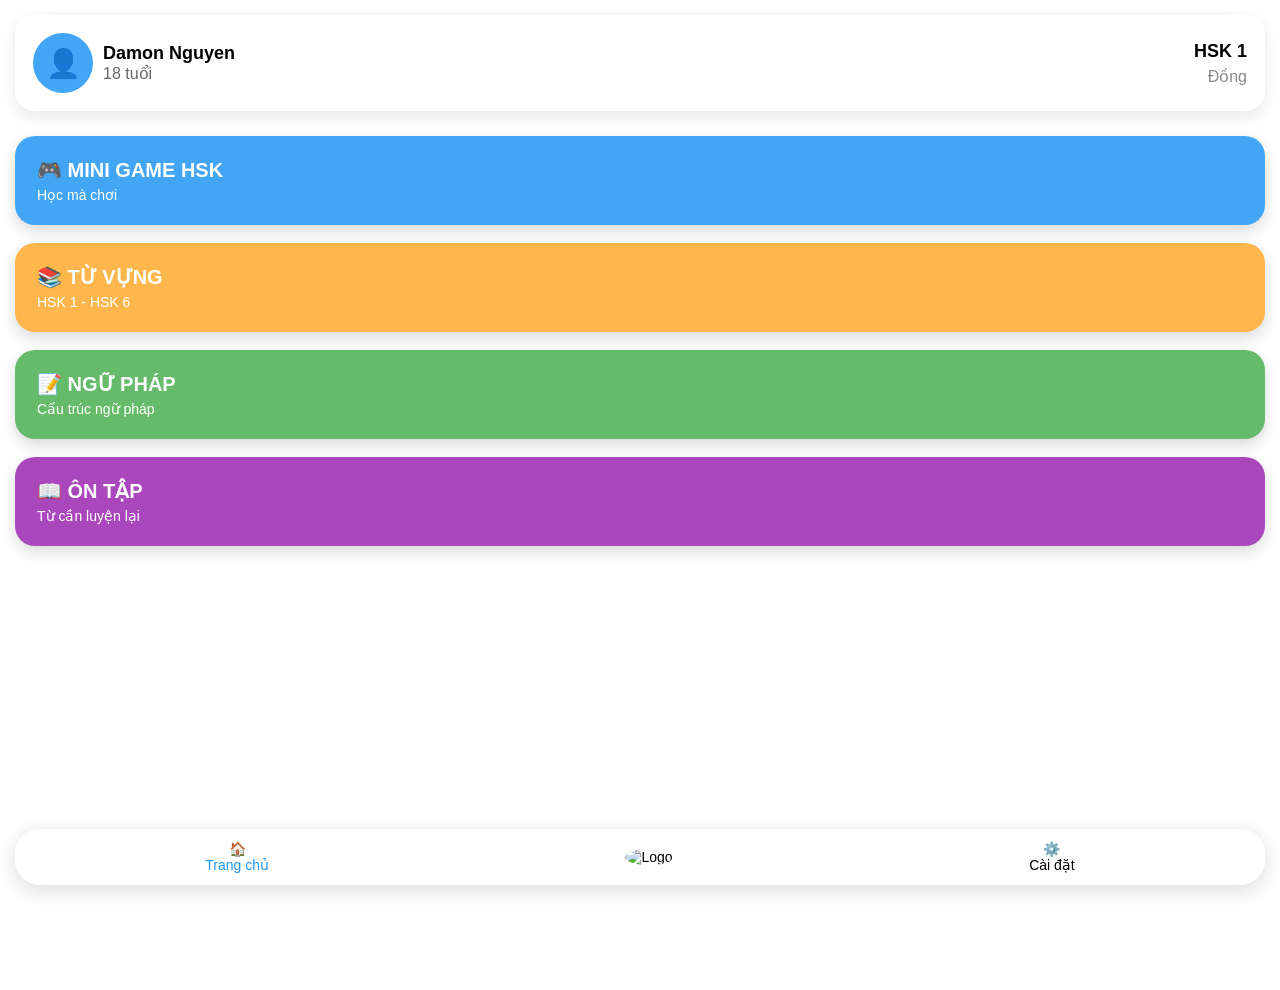
==== index.html @ 7e85b481 "HSK-BETA-TEST v1.0" ====
<!DOCTYPE html>
<html lang="vi">
<head>
<meta charset="UTF-8">
<meta name="viewport" content="width=device-width, initial-scale=1.0">
<title>HSK Game</title>
<link rel="stylesheet" href="style.css">
</head>
<body>

<div class="container">
    <div class="profile">
      <div class="avatar">👤</div>
      <div class="info">
        <h3 id="playerName">Damon Nguyen</h3>
        <p id="playerAge">18 tuổi</p>
      </div>
      <div class="player-status">
        <div id="currentHSK">HSK 1</div>
        <div id="playerRank">Đồng</div>
      </div>
    </div>

    <!-- MENU TRANG CHỦ -->
    <div class="menu">
        <div class="card blue" onclick="location.href='gamecenter.html'">
            🎮 MINI GAME HSK
            <span>Học mà chơi</span>
        </div>
        <div class="card orange" onclick="location.href='tuvung.html'">
            📚 TỪ VỰNG
            <span>HSK 1 - HSK 6</span>
        </div>
        <div class="card green">
            📝 NGỮ PHÁP
            <span>Cấu trúc ngữ pháp</span>
        </div>
        <div class="card purple" onclick="location.href='review.html'">
            📖 ÔN TẬP
            <span>Từ cần luyện lại</span>
        </div>
    </div>
</div>

<div class="footer">
    <div class="nav-btn active" onclick="location.href='index.html'">
        🏠<br>Trang chủ
    </div>
    <div class="nav-btn logo-btn" onclick="location.href='about.html'">
        <img src="pic/logo.png" alt="Logo">
    </div>
    <div class="nav-btn" onclick="location.href='setting.html'">
        ⚙️<br>Cài đặt
    </div>
</div>

<script src="game.js"></script>
</body>
</html>
---- style.css ----
*{
    margin:0;
    padding:0;
    box-sizing:border-box;
    font-family:Arial,sans-serif;
}
html,
body{
    width:100%;
    min-height:100vh;
}
body{
    background-image:url("pic/backgroundapp.png");
    background-size:cover;
    background-position:center;
    background-repeat:no-repeat;
    background-attachment:fixed;
    padding-bottom:90px;
}
/* lớp phủ để chữ dễ đọc */
.container{
    min-height:100vh;
    padding:15px;
    background:rgba(255,255,255,0.65);
}
/* profile */
.profile{
    background:rgba(255,255,255,0.9);
    border-radius:20px;
    padding:18px;
    display:flex;
    align-items:center;
    margin-bottom:25px;
    box-shadow:0 5px 15px rgba(0,0,0,0.1);
}
.avatar{
    width:60px;
    height:60px;
    border-radius:50%;
    background:#42a5f5;
    display:flex;
    justify-content:center;
    align-items:center;
    font-size:28px;
    color:white;
}
.info{
    flex:1;
    margin-left:10px;
}
.info h3{
    font-size:18px;
}
.info p{
    color:#666;
}
.hsk-box{
    background:#ffd54f;
    padding:10px 15px;
    border-radius:10px;
    font-weight:bold;
}
/* menu */
.card{
    border-radius:20px;
    padding:22px;
    margin-bottom:18px;
    color:white;
    font-size:20px;
    font-weight:bold;
    box-shadow:0 6px 15px rgba(0,0,0,0.15);
    transition:0.2s;
}
.card:active{
    transform:scale(0.97);
}
.card span{
    display:block;
    margin-top:5px;
    font-size:14px;
    font-weight:normal;
}
.blue{
    background:#42a5f5;
}
.orange{
    background:#ffb74d;
}
.green{
    background:#66bb6a;
}
.purple{
    background:#ab47bc;
}
/* từ vựng */
.back-btn{
    border:none;
    background:#42a5f5;
    color:white;
    padding:10px 15px;
    border-radius:10px;
    margin-bottom:15px;
}
.word-card{
    background:white;
    border-radius:12px;
    padding:12px;
    margin-bottom:10px;
    box-shadow:0 2px 5px rgba(0,0,0,0.1);
}
.hanzi{
    font-size:28px;
    font-weight:bold;
}
.pinyin{
    color:#666;
    margin-top:4px;
}
.meaning{
    margin-top:4px;
}
/* footer */
.footer{
    position:fixed;
    left:15px;
    right:15px;
    bottom:15px;
    background:rgba(255,255,255,0.95);
    border-radius:25px;
    display:flex;
    justify-content:space-around;
    align-items:center;
    padding:12px;
    box-shadow:0 5px 20px rgba(0,0,0,0.15);
}
.nav-btn{
    text-align:center;
    font-size:14px;
}
.active{
    color:#2196f3;
}
/* logo giữa footer */
.logo-btn img{
    width:48px;
    height:48px;
    object-fit:contain;
}
.player-status{
    text-align:right;
}
#currentHSK{
    font-weight:bold;
    font-size:18px;
}
#playerRank{
    color:#888;
    margin-top:5px;
}
input,
select{
    width:100%;
    padding:12px;
    border:none;
    border-radius:12px;
    margin-top:5px;
    font-size:16px;
    background:white;
    box-shadow:0 2px 8px rgba(0,0,0,0.08);
}
button{
    width:100%;
    padding:14px;
    border:none;
    border-radius:12px;
    background:#42a5f5;
    color:white;
    font-size:16px;
    font-weight:bold;
}
.logo-btn img{
    width:55px;
    height:55px;
    border-radius:50%;
    object-fit:cover;
}
.game-card{
    padding:20px;
    border-radius:20px;
    color:white;
    margin-bottom:15px;
    box-shadow:0 5px 15px rgba(0,0,0,0.15);
}
.game-card h3{
    margin-bottom:8px;
}
.game-card span{
    display:block;
    margin-top:8px;
    font-size:13px;
}
.speed{
    background:#42a5f5;
}
.memory{
    background:#ab47bc;
}
.rain{
    background:#26a69a;
}
.hunter{
    background:#ef5350;
}
.hsk-tabs{
    display:flex;
    overflow-x:auto;
    gap:10px;
    margin:15px 0;
    padding-bottom:5px;
}
.hsk-tabs::-webkit-scrollbar{
    display:none;
}
.hsk-tab{
    min-width:80px;
    text-align:center;
    padding:10px 15px;
    border-radius:20px;
    background:white;
    box-shadow:0 2px 6px rgba(0,0,0,0.1);
    font-weight:bold;
    flex-shrink:0;
}
.active-tab{
    background:#42a5f5;
    color:white;
}
.dev-message{
    background:rgba(255,255,255,0.9);
    border-radius:15px;
    padding:20px;
    text-align:center;
    margin-bottom:15px;
    box-shadow:0 2px 8px rgba(0,0,0,0.1);
    color:#666;
}
.disabled-game{
    opacity:0.6;
    filter:grayscale(30%);
}
.locked-tab{
    opacity:0.6;
    position:relative;
}
.locked-tab::after{
    content:"🔒";
    margin-left:5px;
}
.dev-box{
    text-align:center;
    background:white;
    border-radius:20px;
    padding:20px;
    margin-top:20px;
    box-shadow:0 2px 8px rgba(0,0,0,0.1);
}

.maintain-img{
    width:180px;
    height:180px;
    object-fit:contain;
    display:block;
    margin:20px auto;
}
.about-logo{

    width:120px !important;

    height:120px !important;
    text-align:center;
    object-fit:contain;

    display:block;

    margin:0 auto 15px auto;
}
.setting-box{

    background:white;

    border-radius:20px;

    padding:20px;

    box-shadow:0 2px 10px rgba(0,0,0,0.1);

}

.setting-box label{

    display:block;

    margin-top:15px;

    margin-bottom:5px;

    font-weight:bold;

}

.setting-box input,
.setting-box select{

    width:100%;

    padding:12px;

    border:1px solid #ddd;

    border-radius:10px;

    margin-bottom:10px;

    box-sizing:border-box;

}

.setting-box button{

    width:100%;

    padding:14px;

    border:none;

    border-radius:12px;

    background:#4caf50;

    color:white;

    font-size:16px;

    margin-top:15px;

}
.review-card{

    background:white;

    border-radius:15px;

    padding:15px;

    margin-bottom:15px;

    box-shadow:0 2px 8px rgba(0,0,0,0.1);

}

.review-card h3{

    font-size:28px;

    margin-bottom:5px;

}

.review-btn{

    width:100%;

    border:none;

    padding:10px;

    border-radius:10px;

    margin-top:10px;

    background:#4caf50;

    color:white;

}
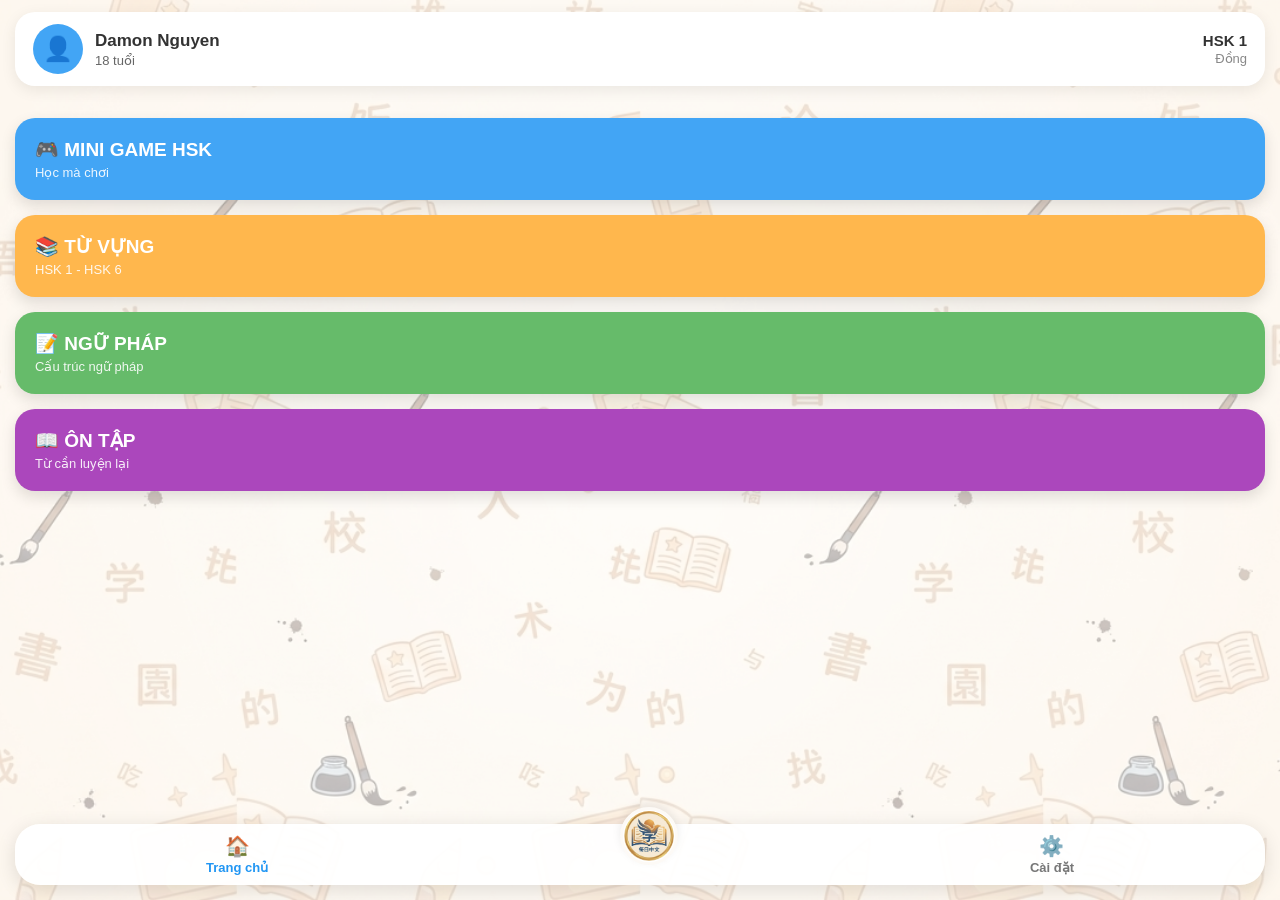
==== commit 9c374e33: "Add files via upload" ====
--- a/index.html
+++ b/index.html
@@ -1,59 +1,65 @@
 <!DOCTYPE html>
 <html lang="vi">
 <head>
-<meta charset="UTF-8">
-<meta name="viewport" content="width=device-width, initial-scale=1.0">
-<title>HSK Game</title>
-<link rel="stylesheet" href="style.css">
+    <meta charset="UTF-8">
+    <meta name="viewport" content="width=device-width, initial-scale=1.0">
+    <title>HSK Game - Trang Chủ</title>
+    <link rel="stylesheet" href="style.css">
 </head>
 <body>
 
-<div class="container">
-    <div class="profile">
-      <div class="avatar">👤</div>
-      <div class="info">
-        <h3 id="playerName">Damon Nguyen</h3>
-        <p id="playerAge">18 tuổi</p>
-      </div>
-      <div class="player-status">
-        <div id="currentHSK">HSK 1</div>
-        <div id="playerRank">Đồng</div>
-      </div>
+    <div class="header-fixed">
+        <div class="profile">
+            <div class="avatar">👤</div>
+            <div class="info">
+                <h3 id="playerName">Damon</h3>
+                <p id="playerAge">23 tuổi</p>
+            </div>
+            <div class="player-status">
+                <div id="currentHSK">HSK 4</div>
+                <div id="playerRank">Đồng</div>
+            </div>
+        </div>
     </div>
 
-    <!-- MENU TRANG CHỦ -->
-    <div class="menu">
-        <div class="card blue" onclick="location.href='gamecenter.html'">
+    <div class="container">
+        <a href="gamecenter.html" class="card blue">
             🎮 MINI GAME HSK
             <span>Học mà chơi</span>
-        </div>
-        <div class="card orange" onclick="location.href='tuvung.html'">
+        </a>
+
+        <a href="vocab.html" class="card orange">
             📚 TỪ VỰNG
             <span>HSK 1 - HSK 6</span>
-        </div>
-        <div class="card green">
+        </a>
+
+        <a href="gramma.html" class="card green">
             📝 NGỮ PHÁP
             <span>Cấu trúc ngữ pháp</span>
-        </div>
-        <div class="card purple" onclick="location.href='review.html'">
+        </a>
+
+        <a href="review.html" class="card purple">
             📖 ÔN TẬP
             <span>Từ cần luyện lại</span>
-        </div>
+        </a>
     </div>
-</div>
 
-<div class="footer">
-    <div class="nav-btn active" onclick="location.href='index.html'">
-        🏠<br>Trang chủ
+    <div class="footer">
+        <a href="index.html" class="nav-btn active">
+            <span class="icon">🏠</span>
+            Trang chủ
+        </a>
+        
+        <a href="about.html" class="logo-btn">
+            <img src="pic/logo.png" alt="Logo">
+        </a>
+
+        <a href="setting.html" class="nav-btn">
+            <span class="icon">⚙️</span>
+            Cài đặt
+        </a>
     </div>
-    <div class="nav-btn logo-btn" onclick="location.href='about.html'">
-        <img src="pic/logo.png" alt="Logo">
-    </div>
-    <div class="nav-btn" onclick="location.href='setting.html'">
-        ⚙️<br>Cài đặt
-    </div>
-</div>
 
-<script src="game.js"></script>
+    <script src="game.js"></script>
 </body>
 </html>
--- a/style.css
+++ b/style.css
@@ -1,385 +1,969 @@
-*{
-    margin:0;
-    padding:0;
-    box-sizing:border-box;
-    font-family:Arial,sans-serif;
-}
-html,
-body{
-    width:100%;
-    min-height:100vh;
-}
-body{
-    background-image:url("pic/backgroundapp.png");
-    background-size:cover;
-    background-position:center;
-    background-repeat:no-repeat;
-    background-attachment:fixed;
-    padding-bottom:90px;
-}
-/* lớp phủ để chữ dễ đọc */
-.container{
-    min-height:100vh;
-    padding:15px;
-    background:rgba(255,255,255,0.65);
-}
-/* profile */
-.profile{
-    background:rgba(255,255,255,0.9);
-    border-radius:20px;
-    padding:18px;
-    display:flex;
-    align-items:center;
-    margin-bottom:25px;
-    box-shadow:0 5px 15px rgba(0,0,0,0.1);
-}
-.avatar{
-    width:60px;
-    height:60px;
-    border-radius:50%;
-    background:#42a5f5;
-    display:flex;
-    justify-content:center;
-    align-items:center;
-    font-size:28px;
-    color:white;
-}
-.info{
-    flex:1;
-    margin-left:10px;
-}
-.info h3{
-    font-size:18px;
-}
-.info p{
-    color:#666;
-}
-.hsk-box{
-    background:#ffd54f;
-    padding:10px 15px;
-    border-radius:10px;
-    font-weight:bold;
-}
-/* menu */
-.card{
-    border-radius:20px;
-    padding:22px;
-    margin-bottom:18px;
-    color:white;
-    font-size:20px;
-    font-weight:bold;
-    box-shadow:0 6px 15px rgba(0,0,0,0.15);
-    transition:0.2s;
-}
-.card:active{
-    transform:scale(0.97);
-}
-.card span{
-    display:block;
-    margin-top:5px;
-    font-size:14px;
-    font-weight:normal;
-}
-.blue{
-    background:#42a5f5;
-}
-.orange{
-    background:#ffb74d;
-}
-.green{
-    background:#66bb6a;
-}
-.purple{
-    background:#ab47bc;
-}
-/* từ vựng */
-.back-btn{
-    border:none;
-    background:#42a5f5;
-    color:white;
-    padding:10px 15px;
-    border-radius:10px;
-    margin-bottom:15px;
-}
-.word-card{
-    background:white;
-    border-radius:12px;
-    padding:12px;
-    margin-bottom:10px;
-    box-shadow:0 2px 5px rgba(0,0,0,0.1);
-}
-.hanzi{
-    font-size:28px;
-    font-weight:bold;
-}
-.pinyin{
-    color:#666;
-    margin-top:4px;
-}
-.meaning{
-    margin-top:4px;
-}
-/* footer */
-.footer{
-    position:fixed;
-    left:15px;
-    right:15px;
-    bottom:15px;
-    background:rgba(255,255,255,0.95);
-    border-radius:25px;
-    display:flex;
-    justify-content:space-around;
-    align-items:center;
-    padding:12px;
-    box-shadow:0 5px 20px rgba(0,0,0,0.15);
-}
-.nav-btn{
-    text-align:center;
-    font-size:14px;
-}
-.active{
-    color:#2196f3;
-}
-/* logo giữa footer */
-.logo-btn img{
-    width:48px;
-    height:48px;
-    object-fit:contain;
-}
-.player-status{
-    text-align:right;
-}
-#currentHSK{
-    font-weight:bold;
-    font-size:18px;
-}
-#playerRank{
-    color:#888;
-    margin-top:5px;
-}
-input,
-select{
-    width:100%;
-    padding:12px;
-    border:none;
-    border-radius:12px;
-    margin-top:5px;
-    font-size:16px;
-    background:white;
-    box-shadow:0 2px 8px rgba(0,0,0,0.08);
-}
-button{
-    width:100%;
-    padding:14px;
-    border:none;
-    border-radius:12px;
-    background:#42a5f5;
-    color:white;
-    font-size:16px;
-    font-weight:bold;
-}
-.logo-btn img{
-    width:55px;
-    height:55px;
-    border-radius:50%;
-    object-fit:cover;
-}
-.game-card{
-    padding:20px;
-    border-radius:20px;
-    color:white;
-    margin-bottom:15px;
-    box-shadow:0 5px 15px rgba(0,0,0,0.15);
-}
-.game-card h3{
-    margin-bottom:8px;
-}
-.game-card span{
-    display:block;
-    margin-top:8px;
-    font-size:13px;
-}
-.speed{
-    background:#42a5f5;
-}
-.memory{
-    background:#ab47bc;
-}
-.rain{
-    background:#26a69a;
-}
-.hunter{
-    background:#ef5350;
-}
-.hsk-tabs{
-    display:flex;
-    overflow-x:auto;
-    gap:10px;
-    margin:15px 0;
-    padding-bottom:5px;
-}
-.hsk-tabs::-webkit-scrollbar{
-    display:none;
-}
-.hsk-tab{
-    min-width:80px;
-    text-align:center;
-    padding:10px 15px;
-    border-radius:20px;
-    background:white;
-    box-shadow:0 2px 6px rgba(0,0,0,0.1);
-    font-weight:bold;
-    flex-shrink:0;
-}
-.active-tab{
-    background:#42a5f5;
-    color:white;
-}
-.dev-message{
-    background:rgba(255,255,255,0.9);
-    border-radius:15px;
-    padding:20px;
-    text-align:center;
-    margin-bottom:15px;
-    box-shadow:0 2px 8px rgba(0,0,0,0.1);
-    color:#666;
-}
-.disabled-game{
-    opacity:0.6;
-    filter:grayscale(30%);
-}
-.locked-tab{
-    opacity:0.6;
-    position:relative;
-}
-.locked-tab::after{
-    content:"🔒";
-    margin-left:5px;
-}
-.dev-box{
-    text-align:center;
-    background:white;
-    border-radius:20px;
-    padding:20px;
-    margin-top:20px;
-    box-shadow:0 2px 8px rgba(0,0,0,0.1);
-}
-
-.maintain-img{
-    width:180px;
-    height:180px;
-    object-fit:contain;
-    display:block;
-    margin:20px auto;
-}
-.about-logo{
-
-    width:120px !important;
-
-    height:120px !important;
-    text-align:center;
-    object-fit:contain;
-
-    display:block;
-
-    margin:0 auto 15px auto;
-}
-.setting-box{
-
-    background:white;
-
-    border-radius:20px;
-
-    padding:20px;
-
-    box-shadow:0 2px 10px rgba(0,0,0,0.1);
-
-}
-
-.setting-box label{
-
-    display:block;
-
-    margin-top:15px;
-
-    margin-bottom:5px;
-
-    font-weight:bold;
-
-}
-
-.setting-box input,
-.setting-box select{
-
-    width:100%;
-
-    padding:12px;
-
-    border:1px solid #ddd;
-
-    border-radius:10px;
-
-    margin-bottom:10px;
-
-    box-sizing:border-box;
-
-}
-
-.setting-box button{
-
-    width:100%;
-
-    padding:14px;
-
-    border:none;
-
-    border-radius:12px;
-
-    background:#4caf50;
-
-    color:white;
-
-    font-size:16px;
-
-    margin-top:15px;
-
-}
-.review-card{
-
-    background:white;
-
-    border-radius:15px;
-
-    padding:15px;
-
-    margin-bottom:15px;
-
-    box-shadow:0 2px 8px rgba(0,0,0,0.1);
-
-}
-
-.review-card h3{
-
-    font-size:28px;
-
-    margin-bottom:5px;
-
-}
-
-.review-btn{
-
-    width:100%;
-
-    border:none;
-
-    padding:10px;
-
-    border-radius:10px;
-
-    margin-top:10px;
-
-    background:#4caf50;
-
-    color:white;
-
-}+/* =========================================
+   1. RESET & CẤU TRÚC CHUNG
+   ========================================= */
+* {
+    margin: 0;
+    padding: 0;
+    box-sizing: border-box;
+    font-family: Arial, sans-serif;
+}
+
+html, body {
+    width: 100%;
+    min-height: 100vh;
+}
+
+body {
+    background-image: url("pic/backgroundapp.png");
+    background-size: cover;
+    background-position: center;
+    background-repeat: no-repeat;
+    background-attachment: fixed;
+}
+
+/* LỚP PHỦ NỘI DUNG (.container)
+   Padding-top = 118px: Tạo khoảng cách thoáng mát 20px bên dưới Header Profile.
+   Padding-bottom = 100px: Tránh bị Footer và Logo lồi che mất thẻ cuối cùng.
+*/
+.container {
+    min-height: 100vh;
+    padding: 0 15px;
+    background: rgba(255, 255, 255, 0.65);
+    padding-top: 118px; 
+    padding-bottom: 100px;
+}
+
+/* Dùng cho các trang có thêm thanh HSK vuốt ngang (như gramma.html, từ vựng) */
+.container.has-hsk {
+    padding-top: 165px; 
+}
+
+/* =========================================
+   2. HEADER & PROFILE (SÁT TRẦN & ĐẸP CÂN ĐỐI)
+   ========================================= */
+.header-fixed {
+    position: fixed;
+    top: 12px; /* Đặt cố định cách mép trần đúng 12px gọn gàng */
+    left: 0;
+    width: 100%;
+    padding: 0 15px; /* Xóa bỏ padding-top thừa gây ra vạch hở bên trên */
+    background: transparent; 
+    z-index: 1000;
+}
+
+.profile {
+    background: #ffffff;
+    border-radius: 20px;
+    padding: 12px 18px;
+    display: flex;
+    align-items: center;
+    box-shadow: 0 4px 15px rgba(0, 0, 0, 0.08);
+    width: 100%;
+}
+
+.avatar {
+    width: 50px;
+    height: 50px;
+    border-radius: 50%;
+    background: #42a5f5;
+    display: flex;
+    justify-content: center;
+    align-items: center;
+    font-size: 24px;
+    color: white;
+}
+
+.info {
+    flex: 1;
+    margin-left: 12px;
+}
+
+.info h3 {
+    font-size: 17px;
+    color: #333;
+}
+
+.info p {
+    color: #666;
+    font-size: 13px;
+    margin-top: 2px;
+}
+
+.player-status {
+    text-align: right;
+}
+
+#currentHSK {
+    font-weight: bold;
+    font-size: 15px;
+    color: #333;
+}
+
+#playerRank {
+    color: #888;
+    margin-top: 2px;
+    font-size: 13px;
+}
+
+/* =========================================
+   3. THANH CHỌN HSK VUỐT NGANG
+   ========================================= */
+.hsk-fixed-wrapper {
+    position: fixed;
+    top: 92px; 
+    left: 0;
+    width: 100%;
+    padding: 0 15px;
+    background: transparent;
+    z-index: 999;
+}
+
+.hsk-tabs {
+    display: flex;
+    overflow-x: auto;
+    gap: 10px;
+    padding-bottom: 5px;
+}
+
+.hsk-tabs::-webkit-scrollbar {
+    display: none;
+}
+
+.hsk-tab {
+    min-width: 75px;
+    text-align: center;
+    padding: 8px 12px;
+    border-radius: 20px;
+    background: white;
+    box-shadow: 0 2px 6px rgba(0, 0, 0, 0.1);
+    font-weight: bold;
+    flex-shrink: 0;
+    color: #666;
+    border: 1px solid #eee;
+    font-size: 14px;
+}
+
+.active-tab {
+    background: #42a5f5;
+    color: white;
+    border-color: #42a5f5;
+}
+
+.locked-tab {
+    opacity: 0.6;
+    position: relative;
+}
+
+.locked-tab::after {
+    content: "🔒";
+    margin-left: 5px;
+}
+
+/* =========================================
+   4. THẺ CHỨC NĂNG TRANG CHỦ & GAME
+   ========================================= */
+.card {
+    border-radius: 20px;
+    padding: 20px;
+    margin-bottom: 15px;
+    color: white;
+    font-size: 19px;
+    font-weight: bold;
+    box-shadow: 0 6px 15px rgba(0, 0, 0, 0.12);
+    transition: transform 0.15s ease;
+    text-decoration: none;
+    display: block;
+}
+
+.card:active {
+    transform: scale(0.97);
+}
+
+.card span {
+    display: block;
+    margin-top: 4px;
+    font-size: 13px;
+    font-weight: normal;
+    opacity: 0.9;
+}
+
+.blue { background: #42a5f5; }
+.orange { background: #ffb74d; }
+.green { background: #66bb6a; }
+.purple { background: #ab47bc; }
+
+/* =========================================
+   5. TỪ VỰNG, ÔN TẬP & CÀI ĐẶT
+   ========================================= */
+.word-card {
+    background: white;
+    border-radius: 12px;
+    padding: 12px;
+    margin-bottom: 10px;
+    box-shadow: 0 2px 5px rgba(0, 0, 0, 0.1);
+}
+
+.hanzi { font-size: 28px; font-weight: bold; }
+.pinyin { color: #666; margin-top: 4px; }
+.meaning { margin-top: 4px; }
+
+.review-card {
+    background: white;
+    border-radius: 15px;
+    padding: 15px;
+    margin-bottom: 15px;
+    box-shadow: 0 2px 8px rgba(0, 0, 0, 0.1);
+}
+
+.review-card h3 { font-size: 28px; margin-bottom: 5px; }
+
+.dev-box {
+    text-align: center;
+    background: white;
+    border-radius: 20px;
+    padding: 20px;
+    margin-top: 10px;
+    box-shadow: 0 2px 8px rgba(0, 0, 0, 0.1);
+}
+
+.maintain-img {
+    width: 160px;
+    height: 160px;
+    object-fit: contain;
+    display: block;
+    margin: 15px auto;
+}
+
+/* =========================================
+   6. FOOTER CỐ ĐỊNH & LOGO NỔI
+   ========================================= */
+.footer {
+    position: fixed;
+    left: 15px;
+    right: 15px;
+    bottom: 15px;
+    background: rgba(255, 255, 255, 0.95);
+    border-radius: 25px;
+    display: flex;
+    justify-content: space-around;
+    align-items: center;
+    padding: 10px 15px;
+    box-shadow: 0 5px 20px rgba(0, 0, 0, 0.12);
+    z-index: 1000;
+}
+
+.nav-btn {
+    text-align: center;
+    font-size: 13px;
+    text-decoration: none;
+    color: #777;
+    display: flex;
+    flex-direction: column;
+    align-items: center;
+    font-weight: bold;
+}
+
+.nav-btn .icon {
+    font-size: 20px;
+    margin-bottom: 2px;
+}
+
+.nav-btn.active {
+    color: #2196f3;
+}
+
+/* Logo tròn trồi lên giữa Footer */
+.logo-btn {
+    width: 58px;
+    height: 58px;
+    background: #ffffff;
+    border-radius: 50%;
+    display: flex;
+    justify-content: center;
+    align-items: center;
+    margin-top: -38px; 
+    box-shadow: 0 -4px 10px rgba(0, 0, 0, 0.08);
+    border: 3px solid #fdfaf6;
+    text-decoration: none;
+}
+
+.logo-btn img {
+    width: 50px;
+    height: 50px;
+    border-radius: 50%;
+    object-fit: cover;
+}
+/* =========================================
+   8. DÀNH RIÊNG CHO GAME CENTER (gamecenter.html)
+   ========================================= */
+/* Banner chào mừng */
+.game-banner {
+    background: rgba(255, 255, 255, 0.9);
+    border-radius: 20px;
+    padding: 18px 20px;
+    margin-bottom: 20px;
+    box-shadow: 0 4px 15px rgba(0, 0, 0, 0.06);
+    display: flex;
+    align-items: center;
+    justify-content: space-between;
+    backdrop-filter: blur(5px);
+}
+
+.banner-text h2 {
+    font-size: 18px;
+    color: #222;
+    display: flex;
+    align-items: center;
+    gap: 6px;
+}
+
+.banner-text p {
+    font-size: 13px;
+    color: #666;
+    margin-top: 4px;
+}
+
+.banner-stat {
+    background: #e3f2fd;
+    color: #1976d2;
+    padding: 8px 12px;
+    border-radius: 12px;
+    font-size: 12px;
+    font-weight: bold;
+    text-align: center;
+    white-space: nowrap;
+}
+
+/* Thẻ Game */
+.game-item {
+    position: relative;
+    border-radius: 22px;
+    padding: 20px;
+    margin-bottom: 18px;
+    color: white;
+    box-shadow: 0 8px 20px rgba(0, 0, 0, 0.12);
+    transition: all 0.2s ease;
+    text-decoration: none;
+    display: block;
+    overflow: hidden;
+}
+
+.game-item:active {
+    transform: scale(0.97);
+}
+
+/* Badge nhãn góc trên */
+.game-badge {
+    position: absolute;
+    top: 15px;
+    right: 15px;
+    padding: 4px 10px;
+    border-radius: 20px;
+    font-size: 11px;
+    font-weight: bold;
+    letter-spacing: 0.5px;
+    text-transform: uppercase;
+}
+
+.badge-hot {
+    background: #ff5252;
+    color: white;
+    box-shadow: 0 2px 8px rgba(255, 82, 82, 0.4);
+    animation: pulse 1.8s infinite;
+}
+
+.badge-lock {
+    background: rgba(0, 0, 0, 0.25);
+    color: #fff;
+    backdrop-filter: blur(4px);
+}
+
+/* Tiêu đề & Nội dung Game */
+.game-header {
+    display: flex;
+    align-items: center;
+    gap: 12px;
+    margin-bottom: 8px;
+}
+
+.game-icon {
+    font-size: 32px;
+    line-height: 1;
+}
+
+.game-title {
+    font-size: 20px;
+    font-weight: bold;
+    text-shadow: 0 2px 4px rgba(0,0,0,0.15);
+}
+
+.game-desc {
+    font-size: 13px;
+    opacity: 0.92;
+    line-height: 1.4;
+    margin-bottom: 15px;
+    padding-right: 20px;
+}
+
+/* Nút hành động trong thẻ game */
+.game-action {
+    display: inline-flex;
+    align-items: center;
+    gap: 6px;
+    background: rgba(255, 255, 255, 0.25);
+    padding: 8px 16px;
+    border-radius: 12px;
+    font-size: 13px;
+    font-weight: bold;
+    backdrop-filter: blur(4px);
+    border: 1px solid rgba(255, 255, 255, 0.4);
+}
+
+.game-action.disabled {
+    opacity: 0.7;
+}
+
+/* Màu nền Gradient */
+.bg-speed {
+    background: linear-gradient(135deg, #2196f3 0%, #1565c0 100%);
+}
+
+.bg-memory {
+    background: linear-gradient(135deg, #ab47bc 0%, #7b1fa2 100%);
+    opacity: 0.82;
+}
+
+.bg-rain {
+    background: linear-gradient(135deg, #26a69a 0%, #00695c 100%);
+    opacity: 0.82;
+}
+
+.bg-hunter {
+    background: linear-gradient(135deg, #ff7043 0%, #d84315 100%);
+    opacity: 0.82;
+}
+
+@keyframes pulse {
+    0% { transform: scale(1); }
+    50% { transform: scale(1.08); }
+    100% { transform: scale(1); }
+}
+/* =========================================
+   9. GIAO DIỆN CHƠI GAME (game1.html)
+   ========================================= */
+/* Khung giao diện cài đặt trước khi bắt đầu */
+.setup-card {
+    background: #ffffff;
+    border-radius: 24px;
+    padding: 22px 18px;
+    box-shadow: 0 8px 25px rgba(0, 0, 0, 0.08);
+}
+
+.setup-header {
+    text-align: center;
+    margin-bottom: 20px;
+}
+
+.setup-title {
+    font-size: 22px;
+    font-weight: bold;
+    color: #1565c0;
+    display: flex;
+    align-items: center;
+    justify-content: center;
+    gap: 8px;
+}
+
+.setup-subtitle {
+    font-size: 13px;
+    color: #777;
+    margin-top: 4px;
+}
+
+.setup-group {
+    margin-bottom: 18px;
+}
+
+.setup-label {
+    font-size: 14px;
+    font-weight: bold;
+    color: #444;
+    margin-bottom: 8px;
+    display: flex;
+    align-items: center;
+    gap: 6px;
+}
+
+/* Hàng chọn phạm vi HSK */
+.hsk-range-row {
+    display: flex;
+    align-items: center;
+    gap: 10px;
+}
+
+.hsk-range-row select {
+    flex: 1;
+    margin: 0;
+    padding: 12px;
+    border: 1px solid #e0e0e0;
+    border-radius: 14px;
+    background: #fdfdfd;
+    font-size: 15px;
+    font-weight: bold;
+    color: #333;
+    box-shadow: 0 2px 6px rgba(0,0,0,0.04);
+}
+
+.range-separator {
+    font-size: 14px;
+    font-weight: bold;
+    color: #888;
+}
+
+/* Khung chọn số câu hỏi */
+.setup-input-full {
+    width: 100%;
+    padding: 12px 15px;
+    border: 1px solid #e0e0e0;
+    border-radius: 14px;
+    background: #fdfdfd;
+    font-size: 15px;
+    font-weight: bold;
+    color: #333;
+    box-shadow: 0 2px 6px rgba(0,0,0,0.04);
+}
+
+/* Chế độ chơi Dễ / Khó */
+.mode-grid {
+    display: flex;
+    gap: 12px;
+}
+
+.mode-card {
+    flex: 1;
+    background: #f8f9fa;
+    border: 2px solid #e9ecef;
+    border-radius: 18px;
+    padding: 14px 10px;
+    text-align: center;
+    cursor: pointer;
+    transition: all 0.2s ease;
+}
+
+.mode-card.active-easy {
+    border-color: #4caf50 !important;
+    background: #f1f8e9 !important;
+    box-shadow: 0 4px 12px rgba(76, 175, 80, 0.15);
+}
+
+.mode-card.active-hard {
+    border-color: #f44336 !important;
+    background: #ffebee !important;
+    box-shadow: 0 4px 12px rgba(244, 67, 54, 0.15);
+}
+
+.mode-card h4 {
+    font-size: 15px;
+    margin-bottom: 4px;
+}
+
+.mode-card.easy-card h4 { color: #2e7d32; }
+.mode-card.hard-card h4 { color: #c62828; }
+
+.mode-card p {
+    font-size: 11px;
+    color: #777;
+    margin-bottom: 8px;
+}
+
+.mode-card select {
+    width: 100%;
+    padding: 8px;
+    border: 1px solid #ddd;
+    border-radius: 10px;
+    font-size: 12px;
+    margin: 0;
+    background: #fff;
+}
+
+/* Nút bắt đầu chơi game */
+.btn-start-game {
+    width: 100%;
+    padding: 16px;
+    border: none;
+    border-radius: 16px;
+    background: linear-gradient(135deg, #2196f3 0%, #1565c0 100%);
+    color: white;
+    font-size: 18px;
+    font-weight: bold;
+    letter-spacing: 0.5px;
+    box-shadow: 0 6px 18px rgba(33, 150, 243, 0.35);
+    cursor: pointer;
+    transition: transform 0.15s ease;
+    margin-top: 5px;
+}
+
+.btn-start-game:active {
+    transform: scale(0.97);
+}
+
+/* Màn hình chơi game & kết quả */
+.game-play-box {
+    background: #ffffff;
+    border-radius: 24px;
+    padding: 24px 18px;
+    text-align: center;
+    box-shadow: 0 8px 25px rgba(0, 0, 0, 0.08);
+}
+
+.timer-bar-container {
+    background: #eee;
+    height: 12px;
+    border-radius: 6px;
+    margin: 15px 0 8px 0;
+    overflow: hidden;
+}
+
+.timer-bar-fill {
+    background: #4caf50;
+    height: 100%;
+    width: 100%;
+    transition: width 1s linear;
+}
+
+.hanzi-display {
+    font-size: 58px;
+    font-weight: bold;
+    margin: 20px 0;
+    color: #222;
+}
+.options-grid {
+    display: grid;
+    grid-template-columns: 1fr 1fr;
+    gap: 12px;
+}
+
+.options-grid button {
+    background: #fdfdfd;
+    color: #333;
+    border: 2px solid #e0e0e0;
+    border-radius: 14px;
+    padding: 16px 10px;
+    font-size: 16px;
+    font-weight: bold;
+    transition: all 0.15s ease;
+    box-shadow: 0 2px 6px rgba(0, 0, 0, 0.04);
+}
+
+.options-grid button:active {
+    background: #e3f2fd;
+    border-color: #2196f3;
+    transform: scale(0.96);
+}
+
+.btn-game-action {
+    width: 100%;
+    padding: 18px;
+    font-size: 18px;
+    font-weight: bold;
+    border-radius: 16px;
+    border: none;
+    color: white;
+    cursor: pointer;
+    margin-bottom: 12px;
+    transition: transform 0.15s;
+}
+
+.btn-game-action:active {
+    transform: scale(0.97);
+}
+
+.btn-replay {
+    background: linear-gradient(135deg, #2196f3 0%, #1976d2 100%);
+    box-shadow: 0 4px 15px rgba(33, 150, 243, 0.35);
+}
+
+.btn-leave {
+    background: linear-gradient(135deg, #ef5350 0%, #c62828 100%);
+    box-shadow: 0 4px 15px rgba(239, 83, 80, 0.35);
+    margin-bottom: 0;
+}
+/* =========================================
+   10. TRANG CÀI ĐẶT & GIỚI THIỆU (setting.html & about.html)
+   ========================================= */
+.setting-card, .about-card {
+    background: #ffffff;
+    border-radius: 24px;
+    padding: 24px 20px;
+    box-shadow: 0 8px 25px rgba(0, 0, 0, 0.08);
+}
+
+.setting-title, .about-title {
+    font-size: 20px;
+    font-weight: bold;
+    color: #1565c0;
+    text-align: center;
+    margin-bottom: 20px;
+}
+
+.setting-group {
+    margin-bottom: 16px;
+}
+
+.setting-group label {
+    display: block;
+    font-size: 14px;
+    font-weight: bold;
+    color: #444;
+    margin-bottom: 6px;
+}
+
+.setting-group input,
+.setting-group select {
+    width: 100%;
+    padding: 12px 15px;
+    border: 1px solid #e0e0e0;
+    border-radius: 14px;
+    background: #fdfdfd;
+    font-size: 15px;
+    color: #333;
+    box-sizing: border-box;
+    box-shadow: 0 2px 6px rgba(0,0,0,0.04);
+}
+
+.btn-save-setting {
+    width: 100%;
+    padding: 16px;
+    border: none;
+    border-radius: 16px;
+    background: linear-gradient(135deg, #4caf50 0%, #2e7d32 100%);
+    color: white;
+    font-size: 18px;
+    font-weight: bold;
+    box-shadow: 0 6px 18px rgba(76, 175, 80, 0.35);
+    cursor: pointer;
+    transition: transform 0.15s ease;
+    margin-top: 10px;
+}
+
+.btn-save-setting:active {
+    transform: scale(0.97);
+}
+
+.btn-about-link {
+    display: block;
+    width: 100%;
+    padding: 14px;
+    margin-top: 15px;
+    border-radius: 14px;
+    background: #f0f4f8;
+    color: #1565c0;
+    text-align: center;
+    text-decoration: none;
+    font-weight: bold;
+    font-size: 14px;
+    transition: background 0.2s;
+}
+
+.btn-about-link:active {
+    background: #e1e8f0;
+}
+
+/* Chi tiết trang Giới thiệu (about.html) */
+.about-header {
+    text-align: center;
+    margin-bottom: 20px;
+}
+
+.about-app-name {
+    font-size: 22px;
+    font-weight: bold;
+    color: #222;
+    margin-top: 10px;
+}
+
+.about-version {
+    font-size: 13px;
+    color: #888;
+    margin-top: 4px;
+}
+
+.about-info-list {
+    background: #f8f9fa;
+    border-radius: 16px;
+    padding: 15px;
+    margin: 15px 0;
+}
+
+.about-info-item {
+    display: flex;
+    align-items: center;
+    gap: 10px;
+    font-size: 14px;
+    color: #444;
+    padding: 10px 0;
+    border-bottom: 1px dashed #e0e0e0;
+}
+
+.about-info-item:last-child {
+    border-bottom: none;
+}
+
+.about-dev-info {
+    text-align: center;
+    font-size: 13px;
+    color: #666;
+    line-height: 1.6;
+    margin-top: 15px;
+}
+/* Sửa lại logo trang About cho nhỏ gọn & bo tròn thành hình tròn */
+.about-logo {
+    width: 75px !important;
+    height: 75px !important;
+    border-radius: 50%; /* Bo tròn thành hình tròn hoàn hảo */
+    object-fit: cover;  /* Giữ tỉ lệ ảnh không bị méo */
+    display: block;
+    margin: 0 auto 12px auto; /* Căn giữa */
+    box-shadow: 0 4px 10px rgba(0, 0, 0, 0.1); /* Đổ bóng nhẹ cho nổi ảnh */
+    border: 2px solid #f0f0f0; /* Viền nhẹ xinh xắn */
+}
+/* =========================================
+   11. TRANG ÔN TẬP (review.html)
+   ========================================= */
+/* Banner thông tin đầu trang */
+.review-banner {
+    background: rgba(255, 255, 255, 0.9);
+    border-radius: 20px;
+    padding: 16px 20px;
+    margin-bottom: 20px;
+    box-shadow: 0 4px 15px rgba(0, 0, 0, 0.06);
+    display: flex;
+    align-items: center;
+    justify-content: space-between;
+    backdrop-filter: blur(5px);
+}
+
+.review-banner-text h2 {
+    font-size: 18px;
+    color: #222;
+    display: flex;
+    align-items: center;
+    gap: 6px;
+}
+
+.review-banner-text p {
+    font-size: 13px;
+    color: #666;
+    margin-top: 3px;
+}
+
+.review-count-badge {
+    background: #fff3e0;
+    color: #e65100;
+    padding: 8px 14px;
+    border-radius: 14px;
+    font-size: 13px;
+    font-weight: bold;
+    box-shadow: 0 2px 6px rgba(0, 0, 0, 0.04);
+    white-space: nowrap;
+}
+
+/* Thẻ từ vựng cần ôn tập */
+.review-word-card {
+    background: #ffffff;
+    border-radius: 20px;
+    padding: 18px 20px;
+    margin-bottom: 14px;
+    box-shadow: 0 4px 15px rgba(0, 0, 0, 0.06);
+    display: flex;
+    align-items: center;
+    justify-content: space-between;
+    gap: 15px;
+    transition: transform 0.15s ease;
+}
+
+.review-word-info {
+    flex: 1;
+}
+
+.review-word-info .hanzi {
+    font-size: 30px;
+    font-weight: bold;
+    color: #222;
+    line-height: 1.2;
+}
+
+.review-word-info .pinyin {
+    font-size: 14px;
+    color: #1565c0;
+    font-weight: bold;
+    margin-top: 4px;
+}
+
+.review-word-info .meaning {
+    font-size: 14px;
+    color: #555;
+    margin-top: 4px;
+}
+
+/* Nút Đã thuộc */
+.btn-mastered {
+    background: linear-gradient(135deg, #66bb6a 0%, #2e7d32 100%);
+    color: white;
+    border: none;
+    padding: 12px 18px;
+    border-radius: 14px;
+    font-size: 13px;
+    font-weight: bold;
+    box-shadow: 0 4px 12px rgba(76, 175, 80, 0.3);
+    cursor: pointer;
+    white-space: nowrap;
+    transition: transform 0.15s ease;
+}
+
+.btn-mastered:active {
+    transform: scale(0.95);
+}
+
+/* Màn hình trống khi thuộc hết từ */
+.review-empty-box {
+    text-align: center;
+    background: #ffffff;
+    border-radius: 24px;
+    padding: 40px 20px;
+    box-shadow: 0 8px 25px rgba(0, 0, 0, 0.08);
+    margin-top: 10px;
+}
+
+.review-empty-icon {
+    font-size: 55px;
+    margin-bottom: 12px;
+}
+
+.review-empty-title {
+    font-size: 20px;
+    font-weight: bold;
+    color: #2e7d32;
+    margin-bottom: 8px;
+}
+
+.review-empty-desc {
+    font-size: 14px;
+    color: #666;
+    line-height: 1.5;
+}
+/* =========================================
+   12. TRANG NGỮ PHÁP (gramma.html)
+   ========================================= */
+.dev-box h2 {
+    font-size: 20px;
+    color: #333;
+    margin-top: 10px;
+}
+
+.dev-box p {
+    margin-top: 10px;
+    color: #666;
+    font-size: 14px;
+    line-height: 1.5;
+}
